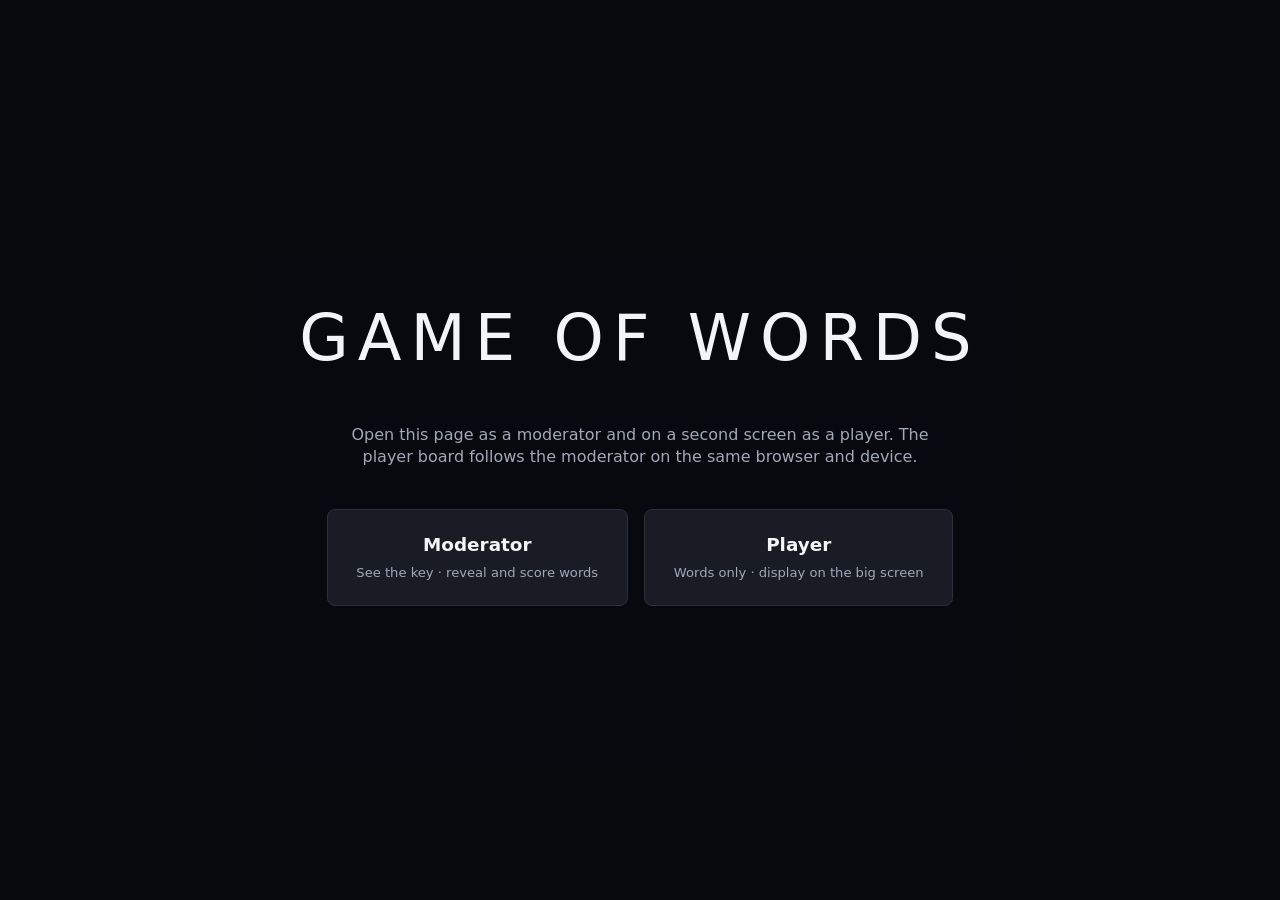
==== index.html @ a4e88883 "Publish Game of Words browser game on GitHub Pages" ====
<!doctype html>
<html lang="en">
<head>
<meta charset="utf-8">
<meta name="viewport" content="width=device-width, initial-scale=1">
<meta name="theme-color" content="#101218">
<title>Game of Words</title>
<style>
:root{color-scheme:dark;--bg:#101218;--panel:#191c25;--line:#2a2f3d;--ink:#f2f4f8;--dim:#a1a8b7;--t1:#f0a500;--t2:#3fa9dd;--assassin:#d64545;--neutral:#828a98}
*{box-sizing:border-box}html,body{height:100%;margin:0}body{background:var(--bg);color:var(--ink);font:16px/1.4 system-ui,-apple-system,"Segoe UI",sans-serif}button,select{font:inherit;color:inherit;background:var(--panel);border:1px solid var(--line);border-radius:8px;padding:.65rem .9rem}button{cursor:pointer}button:hover,select:hover{border-color:var(--t2)}button:focus-visible,select:focus-visible{outline:3px solid var(--t2);outline-offset:2px}[hidden]{display:none!important}.overlay{position:fixed;inset:0;z-index:5;display:flex;flex-direction:column;justify-content:center;align-items:center;gap:1.5rem;padding:1.5rem;background:#080a0ef2;text-align:center}.overlay h1{font-size:clamp(2rem,6vw,4rem);font-weight:300;letter-spacing:.14em;text-transform:uppercase;margin:0}.overlay p{max-width:38rem;color:var(--dim)}.choices{display:flex;gap:1rem;flex-wrap:wrap;justify-content:center}.choice{min-width:13rem;padding:1.4rem 1.8rem;font-weight:700;font-size:1.15rem}.choice small{display:block;color:var(--dim);font-size:.82rem;font-weight:400;margin-top:.4rem}.app{height:100%;display:flex;flex-direction:column}header{display:flex;align-items:center;gap:1rem;padding:.65rem 1rem;border-bottom:1px solid var(--line)}.team{display:flex;align-items:baseline;gap:.65rem;padding:.25rem .7rem;border:1px solid transparent;border-radius:8px;min-width:8rem}.team .label{font-size:.75rem;letter-spacing:.1em;text-transform:uppercase;color:var(--dim)}.score{font-size:clamp(1.6rem,4vh,2.7rem);font-weight:750;font-variant-numeric:tabular-nums}.t1 .score{color:var(--t1)}.t2 .score{color:var(--t2)}#team2{margin-left:auto;justify-content:flex-end}.team.won{border-color:currentColor}.mid{flex:1;text-align:center;min-width:0}#status{font-size:clamp(.85rem,2vh,1.15rem);color:var(--dim)}#status.alert{color:#ff7373;font-weight:700}#target{font-size:.72rem;color:var(--dim);letter-spacing:.08em}main{flex:1;min-height:0;display:grid;grid-template-columns:repeat(5,minmax(0,1fr));grid-template-rows:repeat(5,minmax(0,1fr));gap:clamp(4px,1vw,10px);padding:clamp(5px,1.2vw,12px)}.cell{position:relative;display:flex;align-items:center;justify-content:center;overflow:hidden;padding:.3rem;border:1px solid var(--line);border-radius:10px;background:var(--panel);color:var(--ink);text-align:center;font-size:clamp(.78rem,min(2.5vw,4.7vh),2.5rem);font-weight:650;line-height:1.12;overflow-wrap:anywhere;user-select:none}.word{display:block}.len-m .word{font-size:.82em}.len-l .word{font-size:.66em}.len-xl .word{font-size:.52em}.moderator .cell{cursor:pointer}.moderator .cell:not(.revealed):hover{transform:translateY(-2px);border-color:#fff}.moderator .cell.k-t1{background:#4a3a10;border-color:var(--t1);color:#ffdf9a}.moderator .cell.k-t2{background:#12384d;border-color:var(--t2);color:#bfe6fb}.moderator .cell.k-a{background:#4d1717;border-color:var(--assassin);color:#ffc7c7}.moderator .cell.k-n{background:#23262f;color:#c3c8d2}.cell.revealed{font-weight:750}.cell.revealed.k-t1{background:var(--t1);color:#221900}.cell.revealed.k-t2{background:var(--t2);color:#04202e}.cell.revealed.k-a{background:var(--assassin);color:#2a0505}.cell.revealed.k-n{background:var(--neutral);color:#15181d}.moderator .cell.revealed{opacity:.55}.cell.revealed .word{text-decoration:line-through;text-decoration-thickness:2px}.tag{position:absolute;top:.25rem;left:.35rem;font-size:.55rem;letter-spacing:.08em;text-transform:uppercase}.player .tag{display:none}footer{display:flex;align-items:center;gap:.55rem;flex-wrap:wrap;padding:.6rem 1rem;border-top:1px solid var(--line)}footer label,.hint{font-size:.75rem;color:var(--dim)}select{min-width:12rem}.primary{background:var(--t2);border-color:var(--t2);color:#04202e;font-weight:750}.spacer{flex:1}.modalbox{max-width:34rem;padding:2rem;border:1px solid var(--assassin);border-radius:14px;background:var(--panel)}.modalbox h2{color:#ff7373;letter-spacing:.12em;text-transform:uppercase}.modalbox p{color:var(--dim)}.team-pick{min-width:8rem}.team-pick:first-child{border-color:var(--t1);color:var(--t1)}.team-pick:last-child{border-color:var(--t2);color:var(--t2)}@media(max-width:600px){header{gap:.3rem;padding:.4rem}.team{min-width:0;gap:.35rem;padding:.2rem}.team .label{font-size:.58rem}.score{font-size:1.35rem}#status{font-size:.78rem}footer{padding:.4rem;gap:.35rem}footer button,footer select{padding:.5rem;font-size:.78rem}select{min-width:8rem}.hint{font-size:.65rem}}
</style>
</head>
<body class="player">
<section id="chooser" class="overlay">
  <h1>Game of Words</h1>
  <p>Open this page as a moderator and on a second screen as a player. The player board follows the moderator on the same browser and device.</p>
  <div class="choices"><button class="choice" data-role="moderator">Moderator<small>See the key · reveal and score words</small></button><button class="choice" data-role="player">Player<small>Words only · display on the big screen</small></button></div>
</section>
<div id="app" class="app" hidden>
  <header>
    <div id="team1" class="team t1"><span class="label">Team 1</span><span id="s1" class="score">0</span></div>
    <div class="mid"><div id="status" aria-live="polite">&nbsp;</div><div id="target"></div></div>
    <div id="team2" class="team t2"><span class="label">Team 2</span><span id="s2" class="score">0</span></div>
  </header>
  <main id="grid" aria-label="Game board"></main>
  <footer id="controls" hidden>
    <label for="listSel">Word list</label><select id="listSel"></select>
    <button class="primary" id="newGame">New game</button><button id="openPlayer">Open player screen</button>
    <span class="spacer"></span><span id="remaining" class="hint"></span>
  </footer>
</div>
<section id="assassinModal" class="overlay" hidden>
  <div class="modalbox"><h2>Assassin</h2><p>Which team is playing? That team loses 20 points and the winning target drops to 80.</p><div class="choices"><button class="team-pick" data-team="1">Team 1</button><button class="team-pick" data-team="2">Team 2</button></div></div>
</section>
<script>
'use strict';
const LISTS={
  'Classic Words':['Reputation','Hotel','Candy','Holiday','Botany','Question','Throat','Consideration','Thatcher','Involvement','Support','Valley','Ref','Corporation','Cousin','Church','Structure','Joe','Talk','Status','Phone','Writing','League','Personality','Method','Exchange','Ship','Inquiry','Steak','Rock','Water','Post','Location','Act','Son','Attack','TV','Danger','Major','Uncle','Sex','Chance','Funeral','Knowledge','Play','Sky','Opposition','Passage','Choice','Relief','University','Nation','Hair','Cap','Cover','Mistake','Nose','Medicine','Committee','Kitchen','Secretary','Hunger','Woman','Cost','Murder','Town','Justice','Specialist','Year','Programme','Place','Profession','Life','Highway','Jane','Pile','Psychology','Market','Manufacturer','Relaxation','China','Training','Strategy','Recording','Clothes','Assistant','Interpretation','Object','Notion','Design','Orange','Smile','Owner','Council','Office','Neck','Negotiation','Metal','Level','Apple','Survey','Earth','Potato','Film','Restaurant','Issue','Step','Population','Audience','Notice','Credit','Bag','Property','Association','Afternoon','Steel','Coffee','Animal','Speaker','Opinion','Faith','Industry','Baseball','Guitar','Happiness','Software','Cause','Mother','Meal','Effort','Noise','Award','Drawer','Island','Plan','News','Heat','Hat','Size','Mirror','Book','Health','Order','House','Doctor','Brain','Food','Father','Homework','Golf','Body','Conference','Army','War','Speech','Community','Tennis','Game','Floor','Butterfly','Work','Board','Factory','Value','Bridge','South','Sea','Agent','Tree','Acid','Space','Cell','Hand','Trouble','Silver','Speed','Leader','Winner','Accident','Luck','Train','Reason','Budget','Paper','Palace','Desk','Gun','Night','Room','Star','Milk','Internet','Gift','Movement','Subject','Document','Village','Expert','Travel','Abuse','Right','Truth','Track','Weekend','Fruit','People','Bishop','Money','Exam','Role','Radio','Lady','Rule','Leg','East','Identity','Number','Finance','Classroom','Help','Ball','Shop','Football','Horse','Movie','End','God','Network','Story','Gold','Beans','Birth','Job','Garden','Business','Japan','Wedding','Cow','Bear','Bus','Computer','Fish','Music','Breath','Screen','Culture','Country','Painting','Physics','Religion','Drug','Child','Driver','Breakfast','Material','Autumn','Policy','Bill','Diamond','Bank','Voice','Poetry','Snow','City','Benefit','Hour','Sugar','Project','Feature','Treatment','Flight','Dress','Study','Mountain','Pain','Bathroom','Debate','Request','Month','Time','Courage','Hill','Weather','Oil','Career','Beauty','Target','Basket','Piano','Machine','Bird','Supply','Address','Road','Love','Station','Chicken','Risk','Crime','Mouse','Meaning','Fall','Event','Memory','Skin','Journey','Trade','Energy','Model','Standard','Shirt','Wood','Education','Teacher','Chemistry','Field','Cat','Action','Egg','Honey','Balance','Age','Interest','Student','Home','Rain','Wall','Goal','Tea','Door','Library','Power','Law','Decision','World','Farm','Distance','Research','Vehicle','Captain','Friend','Fire','Soup','Battle','King','Family','Song','Math','Sport','Land','Piece','Table','Building','Nature','Editor','Text','Point','Chair','Kindness','Bread','Car','Hospital','Art','Day','Deer','Service','Lake','Communication','Victory','Dog','Drawing','Season','Baby','Telephone','Process','Summer','Key','Museum','Vote','Region','Sister','Salt','Employee','Patient','Trend','History','Prison','Safety','Map','Club','Letter','Writer','Pattern','Bottle','System','Friendship','Brother','Advice','Wealth','Air','Author','Reader','Light','Environment','Security','Meat','Capital','Garbage','Dentist','Queen','Article','Adult','School','Pizza','Plant','Beach','Chocolate','Sleep','Gate','President','Forest','Engine','Marriage','Theatre','Currency'],
  'Animals':['Elephant','Tiger','Dolphin','Penguin','Giraffe','Kangaroo','Octopus','Falcon','Panda','Rhino','Cheetah','Walrus','Otter','Beaver','Hedgehog','Flamingo','Peacock','Crocodile','Tortoise','Chameleon','Squirrel','Raccoon','Buffalo','Camel','Leopard','Jaguar','Gorilla','Chimpanzee','Koala','Platypus','Armadillo','Porcupine','Ferret','Weasel','Badger','Moose','Reindeer','Antelope','Zebra','Hippo','Lobster','Jellyfish','Seahorse','Stingray','Barracuda','Piranha','Salmon','Trout','Anchovy','Swordfish','Vulture','Pelican','Ostrich','Woodpecker','Hummingbird','Sparrow','Magpie','Nightingale','Cuckoo','Pigeon','Parrot','Canary','Owl','Eagle','Hawk','Swan','Duckling','Rooster','Donkey','Llama','Alpaca','Bison','Lynx','Mongoose','Meerkat','Wombat','Dingo','Hyena','Jackal','Panther','Cobra','Python','Viper','Gecko','Iguana','Newt','Salamander','Toad','Snail','Scorpion','Tarantula','Beetle','Dragonfly','Butterfly','Grasshopper','Cricket','Termite','Caterpillar','Mantis','Firefly'],
  'Food and Drink':['Pizza','Noodle','Pancake','Waffle','Omelette','Sandwich','Burger','Taco','Burrito','Dumpling','Sushi','Risotto','Lasagne','Curry','Biryani','Samosa','Falafel','Hummus','Guacamole','Salsa','Pesto','Mustard','Ketchup','Vinegar','Cinnamon','Nutmeg','Paprika','Saffron','Turmeric','Ginger','Garlic','Chilli','Pepper','Basil','Parsley','Coriander','Rosemary','Oregano','Almond','Cashew','Walnut','Pistachio','Hazelnut','Coconut','Mango','Papaya','Pineapple','Avocado','Blueberry','Raspberry','Cranberry','Pomegranate','Apricot','Nectarine','Watermelon','Pumpkin','Zucchini','Aubergine','Broccoli','Cauliflower','Asparagus','Artichoke','Spinach','Lettuce','Cucumber','Radish','Beetroot','Turnip','Parsnip','Lentil','Chickpea','Quinoa','Barley','Oatmeal','Pastry','Croissant','Baguette','Pretzel','Doughnut','Brownie','Cheesecake','Custard','Pudding','Sorbet','Caramel','Toffee','Marshmallow','Chocolate','Espresso','Cappuccino','Smoothie','Lemonade','Cider','Yoghurt','Cheddar','Mozzarella','Parmesan'],
  'Technology':['Keyboard','Monitor','Router','Firewall','Database','Server','Laptop','Tablet','Printer','Scanner','Webcam','Microphone','Speaker','Processor','Memory','Storage','Backup','Password','Encryption','Algorithm','Software','Hardware','Network','Bandwidth','Download','Upload','Browser','Website','Domain','Protocol','Interface','Terminal','Compiler','Debugger','Repository','Version','Deployment','Container','Cluster','Cloud','Satellite','Antenna','Bluetooth','Wireless','Charger','Battery','Circuit','Transistor','Semiconductor','Robot','Drone','Sensor','Automation','Simulation','Analytics','Dashboard','Spreadsheet','Presentation','Document','Folder','Shortcut','Clipboard','Cursor','Scrollbar','Toolbar','Notification','Subscription','Streaming','Podcast','Bookmark','Hyperlink','Emoji','Avatar','Profile','Timeline','Messaging','Videocall','Headset','Projector','Whiteboard','Barcode','Hologram','Biometric','Fingerprint','Blockchain','Cryptocurrency','Firmware','Kernel','Cache','Bugfix','Patch','Prototype','Blueprint','Gadget','Widget','Console','Joystick','Bitrate','Codec'],
  'Sports and Games':['Cricket','Football','Tennis','Badminton','Hockey','Basketball','Volleyball','Baseball','Rugby','Golf','Boxing','Wrestling','Archery','Fencing','Cycling','Swimming','Diving','Rowing','Sailing','Surfing','Skating','Skiing','Snowboard','Marathon','Sprint','Hurdles','Javelin','Discus','Shotput','Gymnastics','Trampoline','Weightlifting','Karate','Judo','Taekwondo','Kickboxing','Chess','Checkers','Backgammon','Dominoes','Scrabble','Monopoly','Sudoku','Crossword','Jigsaw','Bingo','Darts','Snooker','Billiards','Bowling','Curling','Polo','Squash','Handball','Netball','Softball','Lacrosse','Triathlon','Decathlon','Pentathlon','Referee','Umpire','Stadium','Dugout','Bleachers','Scoreboard','Trophy','Medal','Podium','Championship','Tournament','Playoff','Penalty','Offside','Foul','Tackle','Dribble','Volley','Backhand','Forehand','Serve','Rally','Innings','Wicket','Bowler','Batsman','Fielder','Goalkeeper','Striker','Midfield','Defender','Coach','Captain','Substitute','Timeout','Halftime','Overtime','Whistle','Jersey','Helmet'],
  'Movies and TV':['Director','Producer','Screenplay','Storyboard','Rehearsal','Audition','Casting','Costume','Makeup','Lighting','Camera','Closeup','Montage','Flashback','Sequel','Prequel','Trilogy','Blockbuster','Premiere','Boxoffice','Trailer','Teaser','Soundtrack','Subtitle','Dubbing','Animation','Documentary','Thriller','Comedy','Romance','Western','Musical','Sitcom','Miniseries','Episode','Season','Finale','Cliffhanger','Spinoff','Reboot','Cameo','Stuntman','Protagonist','Villain','Sidekick','Narrator','Dialogue','Monologue','Scene','Backdrop','Wardrobe','Greenroom','Studio','Backlot','Cinema','Multiplex','Popcorn','Intermission','Matinee','Critic','Review','Rating','Award','Nomination','Oscar','Grammy','Emmy','Festival','Redcarpet','Paparazzi','Celebrity','Fandom','Binge','Streaming','Channel','Broadcast','Newsreader','Anchor','Weatherman','Gameshow','Quizmaster','Contestant','Reality','Talkshow','Interview','Sketch','Standup','Puppet','Cartoon','Superhero','Detective','Spy','Heist','Chase','Suspense','Twist','Ending']
};
const STORE_KEY='gow.state.v1', COMPOSITION=[...'t1'.repeat(0)];
const COUNTS={t1:10,t2:10,a:1,n:4}, POINTS=10, PENALTY=20;
let role='player',state=null,pending=-1;
function shuffle(items){const a=items.slice();for(let i=a.length-1;i>0;i--){const j=Math.floor(Math.random()*(i+1));[a[i],a[j]]=[a[j],a[i]]}return a}
function pickWords(words){const pool=shuffle([...new Set(words.map(w=>w.trim()).filter(Boolean))]);if(pool.length<25)throw Error('Each word list needs at least 25 unique words.');return pool.slice(0,25)}
function newState(index){const names=Object.keys(LISTS),owners=[];Object.entries(COUNTS).forEach(([kind,count])=>{for(let i=0;i<count;i++)owners.push(kind)});return{listIndex:index,listName:names[index],words:pickWords(LISTS[names[index]]),owners:shuffle(owners),revealed:Array(25).fill(false),s1:0,s2:0,won1:false,won2:false,target:100,message:'',stamp:Date.now()}}
function save(){state.stamp=Date.now();try{localStorage.setItem(STORE_KEY,JSON.stringify(state))}catch(e){statusMessage('Could not save game state in this browser.')}render()}
function statusMessage(text){const el=document.getElementById('status');if(el)el.textContent=text}
function valid(s){return s&&Array.isArray(s.words)&&s.words.length===25&&Array.isArray(s.owners)&&s.owners.length===25&&Array.isArray(s.revealed)&&s.revealed.length===25}
function load(){try{const s=JSON.parse(localStorage.getItem(STORE_KEY));if(!valid(s))return false;state=s;return true}catch(e){return false}}
function locked(){return !!(state&&(state.won1||state.won2||state.revealed.some(Boolean)))}
function award(team,points){const key=team===1?'s1':'s2',won=team===1?'won1':'won2';if(!state[won]){state[key]+=points;if(state[key]>=state.target)state[won]=true}}
function reveal(i,team){if(!state||state.revealed[i]||state.won1||state.won2)return;const owner=state.owners[i];if(owner==='a'&&team==null){pending=i;document.getElementById('assassinModal').hidden=false;return}state.revealed[i]=true;if(owner==='t1'){award(1,POINTS);state.message=''}else if(owner==='t2'){award(2,POINTS);state.message=''}else if(owner==='n'){state.message='Neutral word — no score.'}else{if(team===1)state.s1-=PENALTY;else state.s2-=PENALTY;state.target=80;state.message=`Assassin hit by Team ${team}. Minus ${PENALTY}. Target is now ${state.target}.`;if(state.s1>=state.target)state.won1=true;if(state.s2>=state.target)state.won2=true}save()}
function render(){if(!state)return;const grid=document.getElementById('grid');if(grid.children.length!==25){grid.replaceChildren();for(let i=0;i<25;i++){const c=document.createElement('button');c.type='button';c.className='cell';c.dataset.i=i;c.setAttribute('aria-label',`Word ${i+1}`);const tag=document.createElement('span');tag.className='tag';const word=document.createElement('span');word.className='word';c.append(tag,word);grid.append(c)}}const labels={t1:'Team 1',t2:'Team 2',a:'Assassin',n:'Neutral'};for(let i=0;i<25;i++){const c=grid.children[i],owner=state.owners[i],shown=role==='moderator'||state.revealed[i],word=state.words[i];c.className='cell'+(shown?' k-'+owner:'')+(state.revealed[i]?' revealed':'')+(word.length>20?' len-xl':word.length>14?' len-l':word.length>9?' len-m':'');c.querySelector('.word').textContent=word;c.querySelector('.tag').textContent=role==='moderator'?labels[owner]:'';c.disabled=role!=='moderator'||!!(state.won1||state.won2)||state.revealed[i];c.setAttribute('aria-label',role==='moderator'?`${word}, ${labels[owner]}${state.revealed[i]?', revealed':''}`:state.revealed[i]?`${word}, revealed`:`Word ${i+1}`)}document.getElementById('s1').textContent=state.won1?'WON':state.s1;document.getElementById('s2').textContent=state.won2?'WON':state.s2;document.getElementById('team1').classList.toggle('won',state.won1);document.getElementById('team2').classList.toggle('won',state.won2);const status=document.getElementById('status');status.textContent=state.won1||state.won2?(state.won1&&state.won2?'Both teams reached the target.':`Team ${state.won1?'1':'2'} wins.`):state.message||' ';status.className=state.message.startsWith('Assassin')||state.won1||state.won2?'alert':'';document.getElementById('target').textContent=`${state.listName} · target ${state.target}`;if(role==='moderator'){const sel=document.getElementById('listSel');sel.value=String(state.listIndex);sel.disabled=locked();document.getElementById('remaining').textContent=`${state.revealed.filter(r=>!r).length} of 25 words left${locked()&&!state.won1&&!state.won2?' · list locked during play':''}`}}
function start(which){role=which;document.body.className=role;document.getElementById('chooser').hidden=true;document.getElementById('app').hidden=false;document.getElementById('controls').hidden=role!=='moderator';if(role==='moderator'){const sel=document.getElementById('listSel');sel.replaceChildren(...Object.keys(LISTS).map((name,i)=>{const o=document.createElement('option');o.value=i;o.textContent=`${name} (${LISTS[name].length} words)`;return o}));if(!load())state=newState(0);sel.value=String(state.listIndex);save()}else{if(!load())state=newState(0);render()}let last=state.stamp;window.addEventListener('storage',e=>{if(e.key===STORE_KEY&&load())render()});setInterval(()=>{try{const s=JSON.parse(localStorage.getItem(STORE_KEY));if(valid(s)&&s.stamp!==last){last=s.stamp;if(role==='player'){state=s;render()}}}catch(e){}},500)}
document.querySelectorAll('#chooser [data-role]').forEach(b=>b.addEventListener('click',()=>{location.hash=b.dataset.role;start(b.dataset.role)}));document.getElementById('grid').addEventListener('click',e=>{if(role!=='moderator')return;const cell=e.target.closest('.cell');if(cell)reveal(Number(cell.dataset.i),null)});document.getElementById('newGame').addEventListener('click',()=>{state=newState(Number(document.getElementById('listSel').value));save()});document.getElementById('listSel').addEventListener('change',function(){if(locked()){render();return}state=newState(Number(this.value));save()});document.getElementById('openPlayer').addEventListener('click',()=>window.open(location.href.split('#')[0]+'#player','gowPlayer'));document.querySelectorAll('#assassinModal [data-team]').forEach(b=>b.addEventListener('click',()=>{document.getElementById('assassinModal').hidden=true;const i=pending;pending=-1;if(i>=0)reveal(i,Number(b.dataset.team))}));const hash=location.hash.slice(1).toLowerCase();if(hash==='moderator'||hash==='player')start(hash);
</script>
</body>
</html>
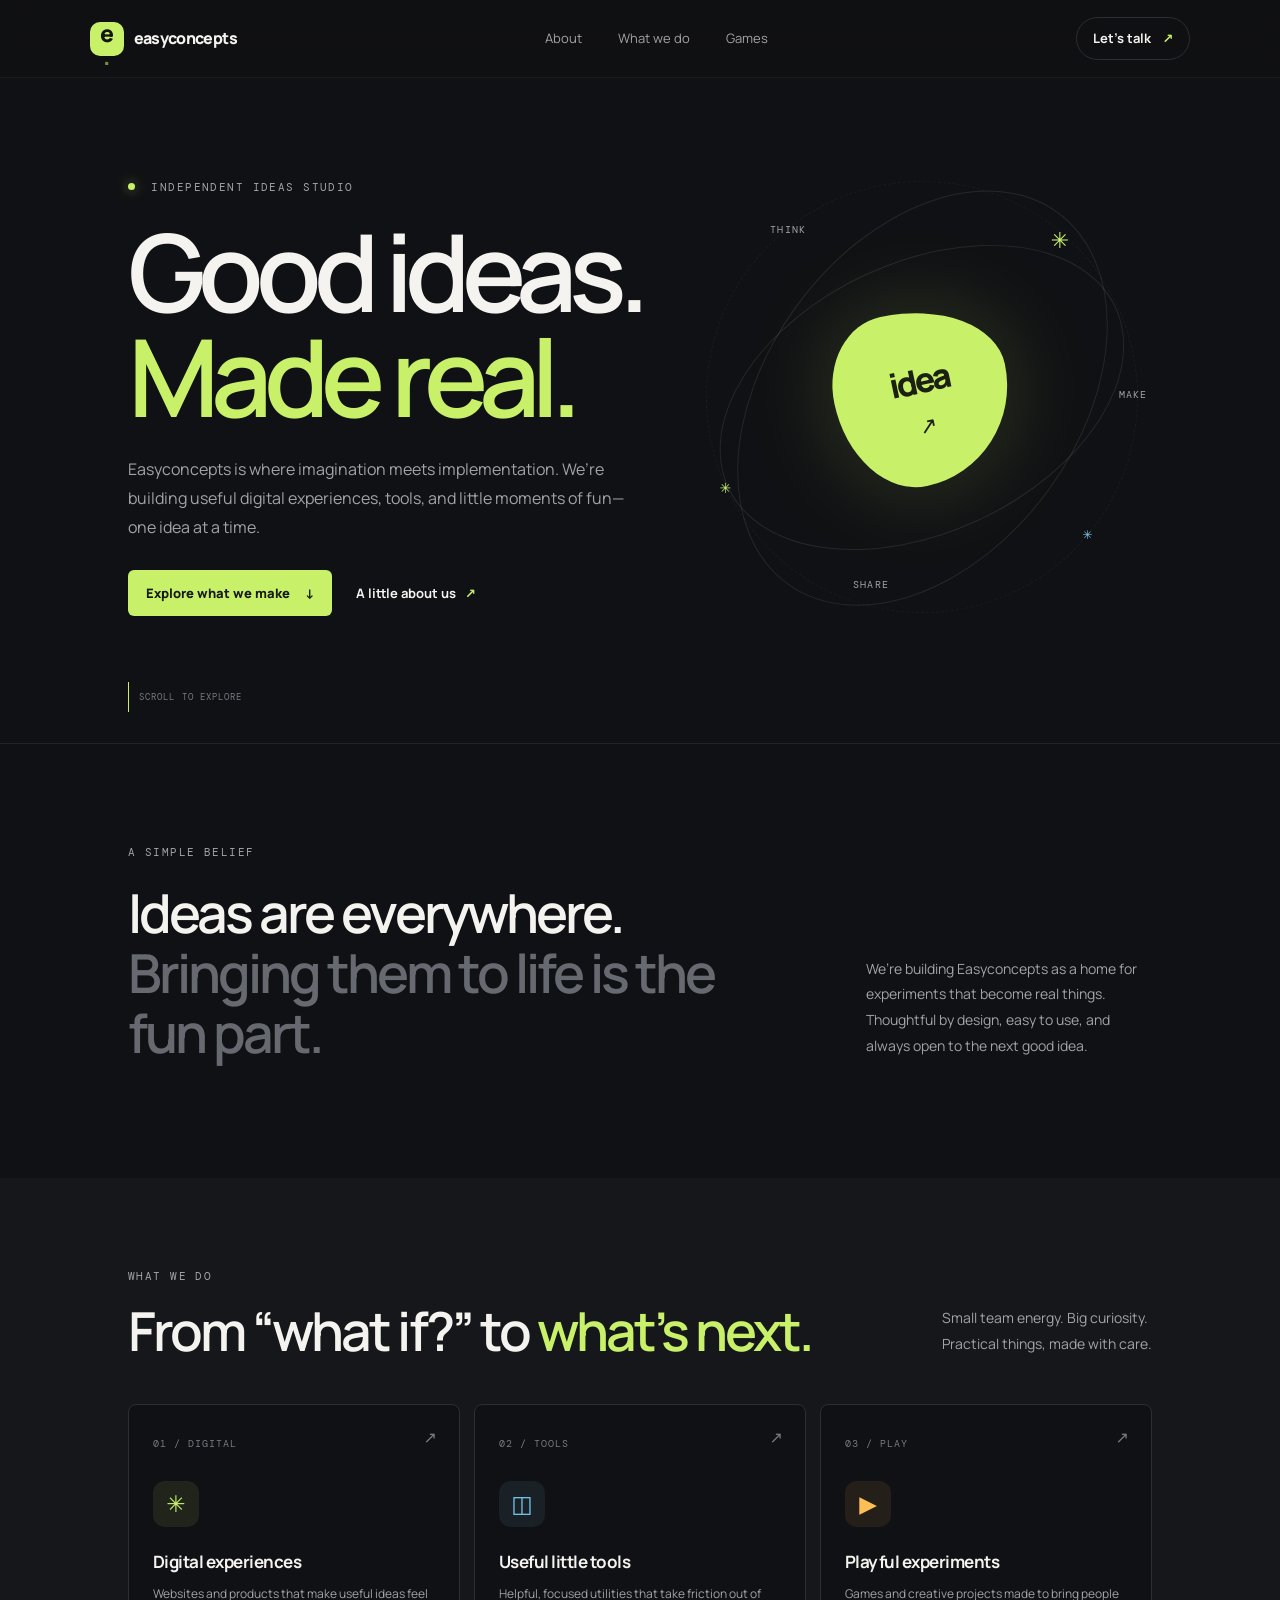
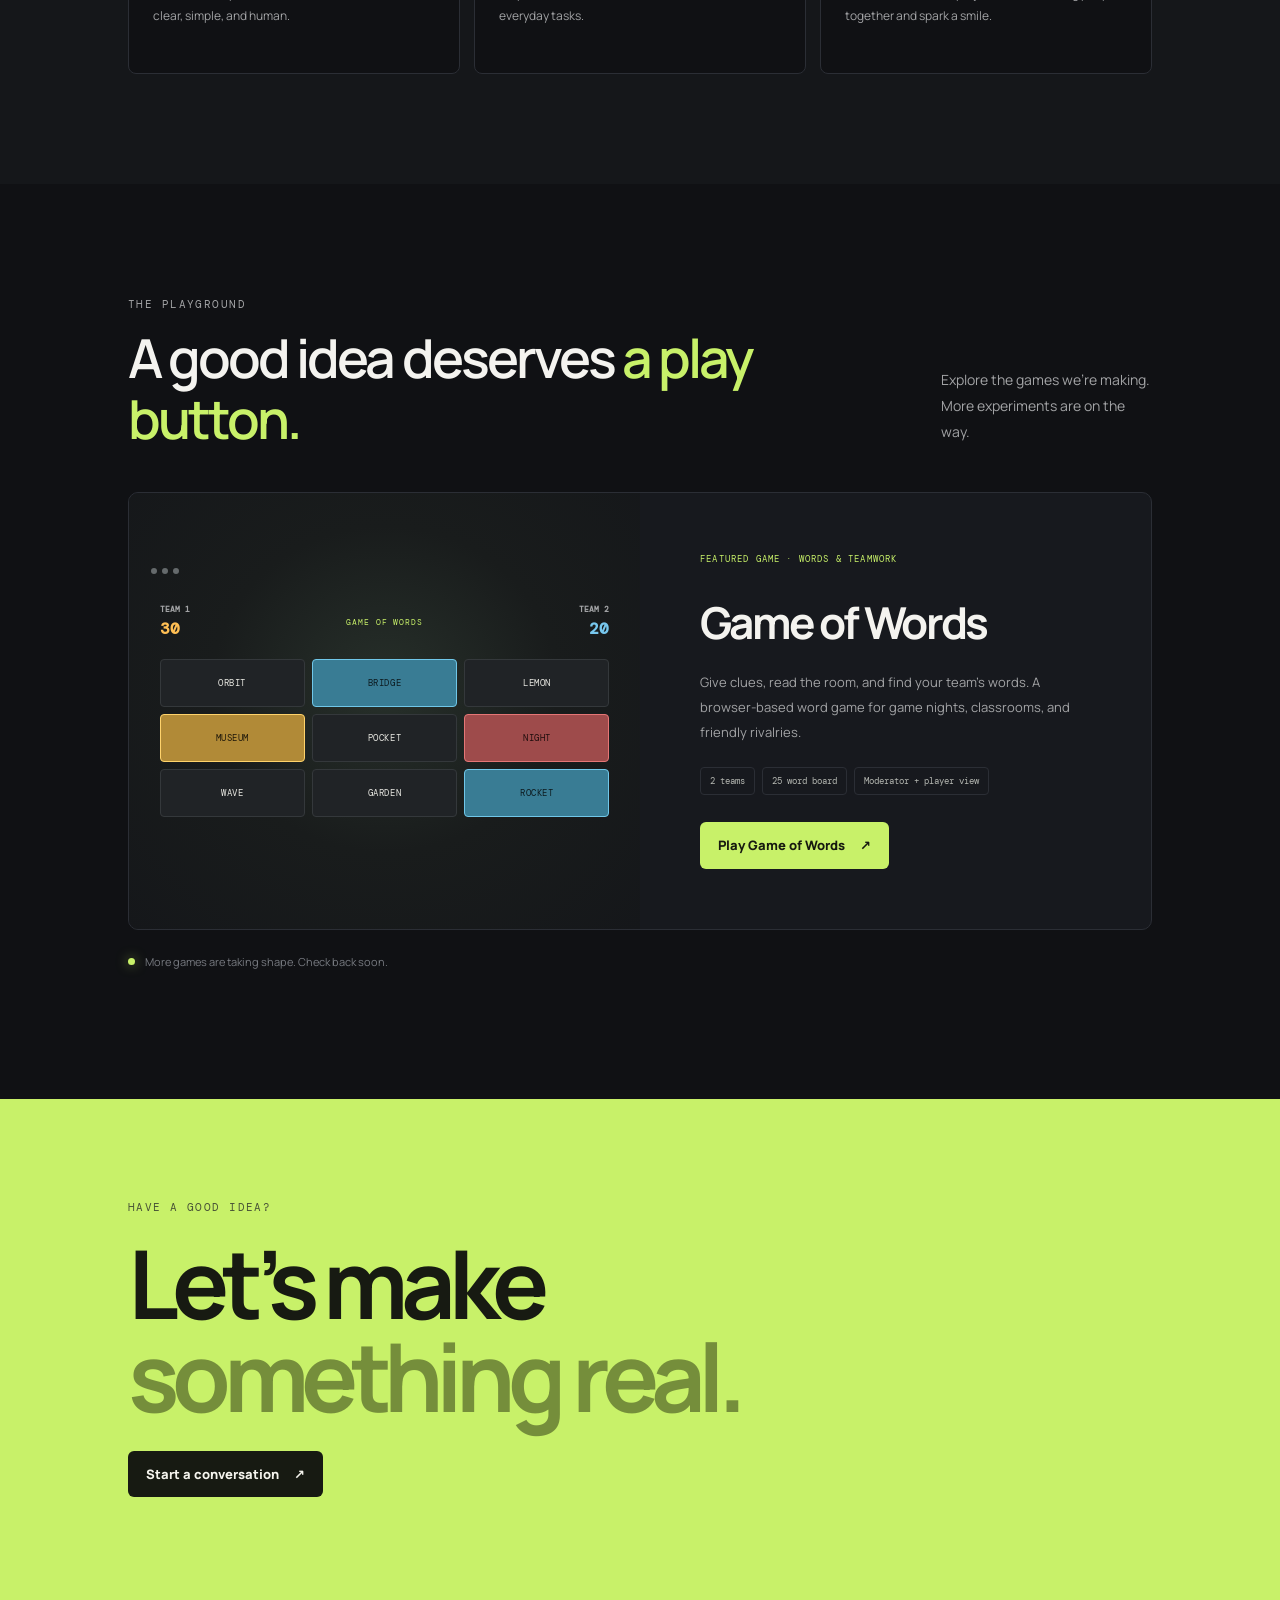
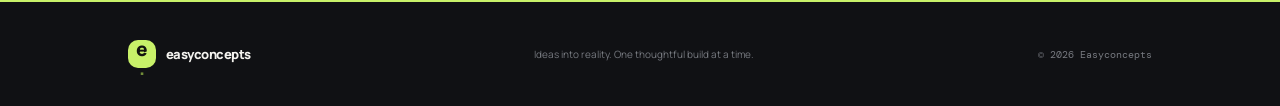
==== commit 64532632: "Create modular Easyconcepts website and Games section" ====
--- a/index.html
+++ b/index.html
@@ -1,63 +1,69 @@
 <!doctype html>
 <html lang="en">
 <head>
-<meta charset="utf-8">
-<meta name="viewport" content="width=device-width, initial-scale=1">
-<meta name="theme-color" content="#101218">
-<title>Game of Words</title>
-<style>
-:root{color-scheme:dark;--bg:#101218;--panel:#191c25;--line:#2a2f3d;--ink:#f2f4f8;--dim:#a1a8b7;--t1:#f0a500;--t2:#3fa9dd;--assassin:#d64545;--neutral:#828a98}
-*{box-sizing:border-box}html,body{height:100%;margin:0}body{background:var(--bg);color:var(--ink);font:16px/1.4 system-ui,-apple-system,"Segoe UI",sans-serif}button,select{font:inherit;color:inherit;background:var(--panel);border:1px solid var(--line);border-radius:8px;padding:.65rem .9rem}button{cursor:pointer}button:hover,select:hover{border-color:var(--t2)}button:focus-visible,select:focus-visible{outline:3px solid var(--t2);outline-offset:2px}[hidden]{display:none!important}.overlay{position:fixed;inset:0;z-index:5;display:flex;flex-direction:column;justify-content:center;align-items:center;gap:1.5rem;padding:1.5rem;background:#080a0ef2;text-align:center}.overlay h1{font-size:clamp(2rem,6vw,4rem);font-weight:300;letter-spacing:.14em;text-transform:uppercase;margin:0}.overlay p{max-width:38rem;color:var(--dim)}.choices{display:flex;gap:1rem;flex-wrap:wrap;justify-content:center}.choice{min-width:13rem;padding:1.4rem 1.8rem;font-weight:700;font-size:1.15rem}.choice small{display:block;color:var(--dim);font-size:.82rem;font-weight:400;margin-top:.4rem}.app{height:100%;display:flex;flex-direction:column}header{display:flex;align-items:center;gap:1rem;padding:.65rem 1rem;border-bottom:1px solid var(--line)}.team{display:flex;align-items:baseline;gap:.65rem;padding:.25rem .7rem;border:1px solid transparent;border-radius:8px;min-width:8rem}.team .label{font-size:.75rem;letter-spacing:.1em;text-transform:uppercase;color:var(--dim)}.score{font-size:clamp(1.6rem,4vh,2.7rem);font-weight:750;font-variant-numeric:tabular-nums}.t1 .score{color:var(--t1)}.t2 .score{color:var(--t2)}#team2{margin-left:auto;justify-content:flex-end}.team.won{border-color:currentColor}.mid{flex:1;text-align:center;min-width:0}#status{font-size:clamp(.85rem,2vh,1.15rem);color:var(--dim)}#status.alert{color:#ff7373;font-weight:700}#target{font-size:.72rem;color:var(--dim);letter-spacing:.08em}main{flex:1;min-height:0;display:grid;grid-template-columns:repeat(5,minmax(0,1fr));grid-template-rows:repeat(5,minmax(0,1fr));gap:clamp(4px,1vw,10px);padding:clamp(5px,1.2vw,12px)}.cell{position:relative;display:flex;align-items:center;justify-content:center;overflow:hidden;padding:.3rem;border:1px solid var(--line);border-radius:10px;background:var(--panel);color:var(--ink);text-align:center;font-size:clamp(.78rem,min(2.5vw,4.7vh),2.5rem);font-weight:650;line-height:1.12;overflow-wrap:anywhere;user-select:none}.word{display:block}.len-m .word{font-size:.82em}.len-l .word{font-size:.66em}.len-xl .word{font-size:.52em}.moderator .cell{cursor:pointer}.moderator .cell:not(.revealed):hover{transform:translateY(-2px);border-color:#fff}.moderator .cell.k-t1{background:#4a3a10;border-color:var(--t1);color:#ffdf9a}.moderator .cell.k-t2{background:#12384d;border-color:var(--t2);color:#bfe6fb}.moderator .cell.k-a{background:#4d1717;border-color:var(--assassin);color:#ffc7c7}.moderator .cell.k-n{background:#23262f;color:#c3c8d2}.cell.revealed{font-weight:750}.cell.revealed.k-t1{background:var(--t1);color:#221900}.cell.revealed.k-t2{background:var(--t2);color:#04202e}.cell.revealed.k-a{background:var(--assassin);color:#2a0505}.cell.revealed.k-n{background:var(--neutral);color:#15181d}.moderator .cell.revealed{opacity:.55}.cell.revealed .word{text-decoration:line-through;text-decoration-thickness:2px}.tag{position:absolute;top:.25rem;left:.35rem;font-size:.55rem;letter-spacing:.08em;text-transform:uppercase}.player .tag{display:none}footer{display:flex;align-items:center;gap:.55rem;flex-wrap:wrap;padding:.6rem 1rem;border-top:1px solid var(--line)}footer label,.hint{font-size:.75rem;color:var(--dim)}select{min-width:12rem}.primary{background:var(--t2);border-color:var(--t2);color:#04202e;font-weight:750}.spacer{flex:1}.modalbox{max-width:34rem;padding:2rem;border:1px solid var(--assassin);border-radius:14px;background:var(--panel)}.modalbox h2{color:#ff7373;letter-spacing:.12em;text-transform:uppercase}.modalbox p{color:var(--dim)}.team-pick{min-width:8rem}.team-pick:first-child{border-color:var(--t1);color:var(--t1)}.team-pick:last-child{border-color:var(--t2);color:var(--t2)}@media(max-width:600px){header{gap:.3rem;padding:.4rem}.team{min-width:0;gap:.35rem;padding:.2rem}.team .label{font-size:.58rem}.score{font-size:1.35rem}#status{font-size:.78rem}footer{padding:.4rem;gap:.35rem}footer button,footer select{padding:.5rem;font-size:.78rem}select{min-width:8rem}.hint{font-size:.65rem}}
-</style>
+  <meta charset="utf-8">
+  <meta name="viewport" content="width=device-width, initial-scale=1">
+  <meta name="theme-color" content="#101114">
+  <meta name="description" content="Easyconcepts turns good ideas into thoughtful digital experiences, useful tools, and playful things to share.">
+  <title>Easyconcepts — Ideas, made real.</title>
+  <link rel="preconnect" href="https://fonts.googleapis.com">
+  <link rel="preconnect" href="https://fonts.gstatic.com" crossorigin>
+  <link href="https://fonts.googleapis.com/css2?family=DM+Mono:wght@400;500&family=Manrope:wght@400;500;600;700;800&display=swap" rel="stylesheet">
+  <link rel="stylesheet" href="css/styles.css">
 </head>
-<body class="player">
-<section id="chooser" class="overlay">
-  <h1>Game of Words</h1>
-  <p>Open this page as a moderator and on a second screen as a player. The player board follows the moderator on the same browser and device.</p>
-  <div class="choices"><button class="choice" data-role="moderator">Moderator<small>See the key · reveal and score words</small></button><button class="choice" data-role="player">Player<small>Words only · display on the big screen</small></button></div>
-</section>
-<div id="app" class="app" hidden>
-  <header>
-    <div id="team1" class="team t1"><span class="label">Team 1</span><span id="s1" class="score">0</span></div>
-    <div class="mid"><div id="status" aria-live="polite">&nbsp;</div><div id="target"></div></div>
-    <div id="team2" class="team t2"><span class="label">Team 2</span><span id="s2" class="score">0</span></div>
+<body class="site-page">
+  <header class="site-header">
+    <a class="brand" href="#home" aria-label="Easyconcepts home"><span class="brand-mark">e<span>.</span></span><span>easyconcepts</span></a>
+    <nav class="site-nav" aria-label="Main navigation">
+      <a href="#about">About</a><a href="#work">What we do</a><a href="#games">Games</a>
+    </nav>
+    <a class="header-cta" href="mailto:hello@easyconcepts.in">Let’s talk <span aria-hidden="true">↗</span></a>
   </header>
-  <main id="grid" aria-label="Game board"></main>
-  <footer id="controls" hidden>
-    <label for="listSel">Word list</label><select id="listSel"></select>
-    <button class="primary" id="newGame">New game</button><button id="openPlayer">Open player screen</button>
-    <span class="spacer"></span><span id="remaining" class="hint"></span>
-  </footer>
-</div>
-<section id="assassinModal" class="overlay" hidden>
-  <div class="modalbox"><h2>Assassin</h2><p>Which team is playing? That team loses 20 points and the winning target drops to 80.</p><div class="choices"><button class="team-pick" data-team="1">Team 1</button><button class="team-pick" data-team="2">Team 2</button></div></div>
-</section>
-<script>
-'use strict';
-const LISTS={
-  'Classic Words':['Reputation','Hotel','Candy','Holiday','Botany','Question','Throat','Consideration','Thatcher','Involvement','Support','Valley','Ref','Corporation','Cousin','Church','Structure','Joe','Talk','Status','Phone','Writing','League','Personality','Method','Exchange','Ship','Inquiry','Steak','Rock','Water','Post','Location','Act','Son','Attack','TV','Danger','Major','Uncle','Sex','Chance','Funeral','Knowledge','Play','Sky','Opposition','Passage','Choice','Relief','University','Nation','Hair','Cap','Cover','Mistake','Nose','Medicine','Committee','Kitchen','Secretary','Hunger','Woman','Cost','Murder','Town','Justice','Specialist','Year','Programme','Place','Profession','Life','Highway','Jane','Pile','Psychology','Market','Manufacturer','Relaxation','China','Training','Strategy','Recording','Clothes','Assistant','Interpretation','Object','Notion','Design','Orange','Smile','Owner','Council','Office','Neck','Negotiation','Metal','Level','Apple','Survey','Earth','Potato','Film','Restaurant','Issue','Step','Population','Audience','Notice','Credit','Bag','Property','Association','Afternoon','Steel','Coffee','Animal','Speaker','Opinion','Faith','Industry','Baseball','Guitar','Happiness','Software','Cause','Mother','Meal','Effort','Noise','Award','Drawer','Island','Plan','News','Heat','Hat','Size','Mirror','Book','Health','Order','House','Doctor','Brain','Food','Father','Homework','Golf','Body','Conference','Army','War','Speech','Community','Tennis','Game','Floor','Butterfly','Work','Board','Factory','Value','Bridge','South','Sea','Agent','Tree','Acid','Space','Cell','Hand','Trouble','Silver','Speed','Leader','Winner','Accident','Luck','Train','Reason','Budget','Paper','Palace','Desk','Gun','Night','Room','Star','Milk','Internet','Gift','Movement','Subject','Document','Village','Expert','Travel','Abuse','Right','Truth','Track','Weekend','Fruit','People','Bishop','Money','Exam','Role','Radio','Lady','Rule','Leg','East','Identity','Number','Finance','Classroom','Help','Ball','Shop','Football','Horse','Movie','End','God','Network','Story','Gold','Beans','Birth','Job','Garden','Business','Japan','Wedding','Cow','Bear','Bus','Computer','Fish','Music','Breath','Screen','Culture','Country','Painting','Physics','Religion','Drug','Child','Driver','Breakfast','Material','Autumn','Policy','Bill','Diamond','Bank','Voice','Poetry','Snow','City','Benefit','Hour','Sugar','Project','Feature','Treatment','Flight','Dress','Study','Mountain','Pain','Bathroom','Debate','Request','Month','Time','Courage','Hill','Weather','Oil','Career','Beauty','Target','Basket','Piano','Machine','Bird','Supply','Address','Road','Love','Station','Chicken','Risk','Crime','Mouse','Meaning','Fall','Event','Memory','Skin','Journey','Trade','Energy','Model','Standard','Shirt','Wood','Education','Teacher','Chemistry','Field','Cat','Action','Egg','Honey','Balance','Age','Interest','Student','Home','Rain','Wall','Goal','Tea','Door','Library','Power','Law','Decision','World','Farm','Distance','Research','Vehicle','Captain','Friend','Fire','Soup','Battle','King','Family','Song','Math','Sport','Land','Piece','Table','Building','Nature','Editor','Text','Point','Chair','Kindness','Bread','Car','Hospital','Art','Day','Deer','Service','Lake','Communication','Victory','Dog','Drawing','Season','Baby','Telephone','Process','Summer','Key','Museum','Vote','Region','Sister','Salt','Employee','Patient','Trend','History','Prison','Safety','Map','Club','Letter','Writer','Pattern','Bottle','System','Friendship','Brother','Advice','Wealth','Air','Author','Reader','Light','Environment','Security','Meat','Capital','Garbage','Dentist','Queen','Article','Adult','School','Pizza','Plant','Beach','Chocolate','Sleep','Gate','President','Forest','Engine','Marriage','Theatre','Currency'],
-  'Animals':['Elephant','Tiger','Dolphin','Penguin','Giraffe','Kangaroo','Octopus','Falcon','Panda','Rhino','Cheetah','Walrus','Otter','Beaver','Hedgehog','Flamingo','Peacock','Crocodile','Tortoise','Chameleon','Squirrel','Raccoon','Buffalo','Camel','Leopard','Jaguar','Gorilla','Chimpanzee','Koala','Platypus','Armadillo','Porcupine','Ferret','Weasel','Badger','Moose','Reindeer','Antelope','Zebra','Hippo','Lobster','Jellyfish','Seahorse','Stingray','Barracuda','Piranha','Salmon','Trout','Anchovy','Swordfish','Vulture','Pelican','Ostrich','Woodpecker','Hummingbird','Sparrow','Magpie','Nightingale','Cuckoo','Pigeon','Parrot','Canary','Owl','Eagle','Hawk','Swan','Duckling','Rooster','Donkey','Llama','Alpaca','Bison','Lynx','Mongoose','Meerkat','Wombat','Dingo','Hyena','Jackal','Panther','Cobra','Python','Viper','Gecko','Iguana','Newt','Salamander','Toad','Snail','Scorpion','Tarantula','Beetle','Dragonfly','Butterfly','Grasshopper','Cricket','Termite','Caterpillar','Mantis','Firefly'],
-  'Food and Drink':['Pizza','Noodle','Pancake','Waffle','Omelette','Sandwich','Burger','Taco','Burrito','Dumpling','Sushi','Risotto','Lasagne','Curry','Biryani','Samosa','Falafel','Hummus','Guacamole','Salsa','Pesto','Mustard','Ketchup','Vinegar','Cinnamon','Nutmeg','Paprika','Saffron','Turmeric','Ginger','Garlic','Chilli','Pepper','Basil','Parsley','Coriander','Rosemary','Oregano','Almond','Cashew','Walnut','Pistachio','Hazelnut','Coconut','Mango','Papaya','Pineapple','Avocado','Blueberry','Raspberry','Cranberry','Pomegranate','Apricot','Nectarine','Watermelon','Pumpkin','Zucchini','Aubergine','Broccoli','Cauliflower','Asparagus','Artichoke','Spinach','Lettuce','Cucumber','Radish','Beetroot','Turnip','Parsnip','Lentil','Chickpea','Quinoa','Barley','Oatmeal','Pastry','Croissant','Baguette','Pretzel','Doughnut','Brownie','Cheesecake','Custard','Pudding','Sorbet','Caramel','Toffee','Marshmallow','Chocolate','Espresso','Cappuccino','Smoothie','Lemonade','Cider','Yoghurt','Cheddar','Mozzarella','Parmesan'],
-  'Technology':['Keyboard','Monitor','Router','Firewall','Database','Server','Laptop','Tablet','Printer','Scanner','Webcam','Microphone','Speaker','Processor','Memory','Storage','Backup','Password','Encryption','Algorithm','Software','Hardware','Network','Bandwidth','Download','Upload','Browser','Website','Domain','Protocol','Interface','Terminal','Compiler','Debugger','Repository','Version','Deployment','Container','Cluster','Cloud','Satellite','Antenna','Bluetooth','Wireless','Charger','Battery','Circuit','Transistor','Semiconductor','Robot','Drone','Sensor','Automation','Simulation','Analytics','Dashboard','Spreadsheet','Presentation','Document','Folder','Shortcut','Clipboard','Cursor','Scrollbar','Toolbar','Notification','Subscription','Streaming','Podcast','Bookmark','Hyperlink','Emoji','Avatar','Profile','Timeline','Messaging','Videocall','Headset','Projector','Whiteboard','Barcode','Hologram','Biometric','Fingerprint','Blockchain','Cryptocurrency','Firmware','Kernel','Cache','Bugfix','Patch','Prototype','Blueprint','Gadget','Widget','Console','Joystick','Bitrate','Codec'],
-  'Sports and Games':['Cricket','Football','Tennis','Badminton','Hockey','Basketball','Volleyball','Baseball','Rugby','Golf','Boxing','Wrestling','Archery','Fencing','Cycling','Swimming','Diving','Rowing','Sailing','Surfing','Skating','Skiing','Snowboard','Marathon','Sprint','Hurdles','Javelin','Discus','Shotput','Gymnastics','Trampoline','Weightlifting','Karate','Judo','Taekwondo','Kickboxing','Chess','Checkers','Backgammon','Dominoes','Scrabble','Monopoly','Sudoku','Crossword','Jigsaw','Bingo','Darts','Snooker','Billiards','Bowling','Curling','Polo','Squash','Handball','Netball','Softball','Lacrosse','Triathlon','Decathlon','Pentathlon','Referee','Umpire','Stadium','Dugout','Bleachers','Scoreboard','Trophy','Medal','Podium','Championship','Tournament','Playoff','Penalty','Offside','Foul','Tackle','Dribble','Volley','Backhand','Forehand','Serve','Rally','Innings','Wicket','Bowler','Batsman','Fielder','Goalkeeper','Striker','Midfield','Defender','Coach','Captain','Substitute','Timeout','Halftime','Overtime','Whistle','Jersey','Helmet'],
-  'Movies and TV':['Director','Producer','Screenplay','Storyboard','Rehearsal','Audition','Casting','Costume','Makeup','Lighting','Camera','Closeup','Montage','Flashback','Sequel','Prequel','Trilogy','Blockbuster','Premiere','Boxoffice','Trailer','Teaser','Soundtrack','Subtitle','Dubbing','Animation','Documentary','Thriller','Comedy','Romance','Western','Musical','Sitcom','Miniseries','Episode','Season','Finale','Cliffhanger','Spinoff','Reboot','Cameo','Stuntman','Protagonist','Villain','Sidekick','Narrator','Dialogue','Monologue','Scene','Backdrop','Wardrobe','Greenroom','Studio','Backlot','Cinema','Multiplex','Popcorn','Intermission','Matinee','Critic','Review','Rating','Award','Nomination','Oscar','Grammy','Emmy','Festival','Redcarpet','Paparazzi','Celebrity','Fandom','Binge','Streaming','Channel','Broadcast','Newsreader','Anchor','Weatherman','Gameshow','Quizmaster','Contestant','Reality','Talkshow','Interview','Sketch','Standup','Puppet','Cartoon','Superhero','Detective','Spy','Heist','Chase','Suspense','Twist','Ending']
-};
-const STORE_KEY='gow.state.v1', COMPOSITION=[...'t1'.repeat(0)];
-const COUNTS={t1:10,t2:10,a:1,n:4}, POINTS=10, PENALTY=20;
-let role='player',state=null,pending=-1;
-function shuffle(items){const a=items.slice();for(let i=a.length-1;i>0;i--){const j=Math.floor(Math.random()*(i+1));[a[i],a[j]]=[a[j],a[i]]}return a}
-function pickWords(words){const pool=shuffle([...new Set(words.map(w=>w.trim()).filter(Boolean))]);if(pool.length<25)throw Error('Each word list needs at least 25 unique words.');return pool.slice(0,25)}
-function newState(index){const names=Object.keys(LISTS),owners=[];Object.entries(COUNTS).forEach(([kind,count])=>{for(let i=0;i<count;i++)owners.push(kind)});return{listIndex:index,listName:names[index],words:pickWords(LISTS[names[index]]),owners:shuffle(owners),revealed:Array(25).fill(false),s1:0,s2:0,won1:false,won2:false,target:100,message:'',stamp:Date.now()}}
-function save(){state.stamp=Date.now();try{localStorage.setItem(STORE_KEY,JSON.stringify(state))}catch(e){statusMessage('Could not save game state in this browser.')}render()}
-function statusMessage(text){const el=document.getElementById('status');if(el)el.textContent=text}
-function valid(s){return s&&Array.isArray(s.words)&&s.words.length===25&&Array.isArray(s.owners)&&s.owners.length===25&&Array.isArray(s.revealed)&&s.revealed.length===25}
-function load(){try{const s=JSON.parse(localStorage.getItem(STORE_KEY));if(!valid(s))return false;state=s;return true}catch(e){return false}}
-function locked(){return !!(state&&(state.won1||state.won2||state.revealed.some(Boolean)))}
-function award(team,points){const key=team===1?'s1':'s2',won=team===1?'won1':'won2';if(!state[won]){state[key]+=points;if(state[key]>=state.target)state[won]=true}}
-function reveal(i,team){if(!state||state.revealed[i]||state.won1||state.won2)return;const owner=state.owners[i];if(owner==='a'&&team==null){pending=i;document.getElementById('assassinModal').hidden=false;return}state.revealed[i]=true;if(owner==='t1'){award(1,POINTS);state.message=''}else if(owner==='t2'){award(2,POINTS);state.message=''}else if(owner==='n'){state.message='Neutral word — no score.'}else{if(team===1)state.s1-=PENALTY;else state.s2-=PENALTY;state.target=80;state.message=`Assassin hit by Team ${team}. Minus ${PENALTY}. Target is now ${state.target}.`;if(state.s1>=state.target)state.won1=true;if(state.s2>=state.target)state.won2=true}save()}
-function render(){if(!state)return;const grid=document.getElementById('grid');if(grid.children.length!==25){grid.replaceChildren();for(let i=0;i<25;i++){const c=document.createElement('button');c.type='button';c.className='cell';c.dataset.i=i;c.setAttribute('aria-label',`Word ${i+1}`);const tag=document.createElement('span');tag.className='tag';const word=document.createElement('span');word.className='word';c.append(tag,word);grid.append(c)}}const labels={t1:'Team 1',t2:'Team 2',a:'Assassin',n:'Neutral'};for(let i=0;i<25;i++){const c=grid.children[i],owner=state.owners[i],shown=role==='moderator'||state.revealed[i],word=state.words[i];c.className='cell'+(shown?' k-'+owner:'')+(state.revealed[i]?' revealed':'')+(word.length>20?' len-xl':word.length>14?' len-l':word.length>9?' len-m':'');c.querySelector('.word').textContent=word;c.querySelector('.tag').textContent=role==='moderator'?labels[owner]:'';c.disabled=role!=='moderator'||!!(state.won1||state.won2)||state.revealed[i];c.setAttribute('aria-label',role==='moderator'?`${word}, ${labels[owner]}${state.revealed[i]?', revealed':''}`:state.revealed[i]?`${word}, revealed`:`Word ${i+1}`)}document.getElementById('s1').textContent=state.won1?'WON':state.s1;document.getElementById('s2').textContent=state.won2?'WON':state.s2;document.getElementById('team1').classList.toggle('won',state.won1);document.getElementById('team2').classList.toggle('won',state.won2);const status=document.getElementById('status');status.textContent=state.won1||state.won2?(state.won1&&state.won2?'Both teams reached the target.':`Team ${state.won1?'1':'2'} wins.`):state.message||' ';status.className=state.message.startsWith('Assassin')||state.won1||state.won2?'alert':'';document.getElementById('target').textContent=`${state.listName} · target ${state.target}`;if(role==='moderator'){const sel=document.getElementById('listSel');sel.value=String(state.listIndex);sel.disabled=locked();document.getElementById('remaining').textContent=`${state.revealed.filter(r=>!r).length} of 25 words left${locked()&&!state.won1&&!state.won2?' · list locked during play':''}`}}
-function start(which){role=which;document.body.className=role;document.getElementById('chooser').hidden=true;document.getElementById('app').hidden=false;document.getElementById('controls').hidden=role!=='moderator';if(role==='moderator'){const sel=document.getElementById('listSel');sel.replaceChildren(...Object.keys(LISTS).map((name,i)=>{const o=document.createElement('option');o.value=i;o.textContent=`${name} (${LISTS[name].length} words)`;return o}));if(!load())state=newState(0);sel.value=String(state.listIndex);save()}else{if(!load())state=newState(0);render()}let last=state.stamp;window.addEventListener('storage',e=>{if(e.key===STORE_KEY&&load())render()});setInterval(()=>{try{const s=JSON.parse(localStorage.getItem(STORE_KEY));if(valid(s)&&s.stamp!==last){last=s.stamp;if(role==='player'){state=s;render()}}}catch(e){}},500)}
-document.querySelectorAll('#chooser [data-role]').forEach(b=>b.addEventListener('click',()=>{location.hash=b.dataset.role;start(b.dataset.role)}));document.getElementById('grid').addEventListener('click',e=>{if(role!=='moderator')return;const cell=e.target.closest('.cell');if(cell)reveal(Number(cell.dataset.i),null)});document.getElementById('newGame').addEventListener('click',()=>{state=newState(Number(document.getElementById('listSel').value));save()});document.getElementById('listSel').addEventListener('change',function(){if(locked()){render();return}state=newState(Number(this.value));save()});document.getElementById('openPlayer').addEventListener('click',()=>window.open(location.href.split('#')[0]+'#player','gowPlayer'));document.querySelectorAll('#assassinModal [data-team]').forEach(b=>b.addEventListener('click',()=>{document.getElementById('assassinModal').hidden=true;const i=pending;pending=-1;if(i>=0)reveal(i,Number(b.dataset.team))}));const hash=location.hash.slice(1).toLowerCase();if(hash==='moderator'||hash==='player')start(hash);
-</script>
+
+  <main>
+    <section class="hero section-wrap" id="home">
+      <div class="hero-copy">
+        <p class="eyebrow"><span class="status-dot"></span> INDEPENDENT IDEAS STUDIO</p>
+        <h1>Good ideas.<br><span class="accent-text">Made real.</span></h1>
+        <p class="hero-description">Easyconcepts is where imagination meets implementation. We’re building useful digital experiences, tools, and little moments of fun—one idea at a time.</p>
+        <div class="hero-actions"><a class="button button-primary" href="#work">Explore what we make <span aria-hidden="true">↓</span></a><a class="text-link" href="#about">A little about us <span aria-hidden="true">↗</span></a></div>
+      </div>
+      <div class="hero-art" aria-label="Abstract illustration representing an idea coming to life" role="img">
+        <div class="orbit orbit-one"></div><div class="orbit orbit-two"></div><div class="orbit orbit-three"></div>
+        <div class="art-core"><span>idea</span><strong>↗</strong></div>
+        <span class="art-label label-one">THINK</span><span class="art-label label-two">MAKE</span><span class="art-label label-three">SHARE</span>
+        <span class="art-star star-one">✳</span><span class="art-star star-two">✳</span><span class="art-star star-three">✳</span>
+      </div>
+      <a class="scroll-note" href="#about"><span></span> SCROLL TO EXPLORE</a>
+    </section>
+
+    <section class="intro-section section-wrap" id="about">
+      <p class="eyebrow">A SIMPLE BELIEF</p>
+      <div class="intro-grid"><h2>Ideas are everywhere.<br><span class="muted-text">Bringing them to life is the fun part.</span></h2><p>We’re building Easyconcepts as a home for experiments that become real things. Thoughtful by design, easy to use, and always open to the next good idea.</p></div>
+    </section>
+
+    <section class="work-section section-wrap" id="work">
+      <div class="section-heading"><div><p class="eyebrow">WHAT WE DO</p><h2>From “what if?” to <span class="accent-text">what’s next.</span></h2></div><p>Small team energy. Big curiosity.<br>Practical things, made with care.</p></div>
+      <div class="work-grid">
+        <article class="work-card"><span class="card-index">01 / DIGITAL</span><div class="work-icon icon-spark">✳</div><h3>Digital experiences</h3><p>Websites and products that make useful ideas feel clear, simple, and human.</p><span class="card-arrow" aria-hidden="true">↗</span></article>
+        <article class="work-card"><span class="card-index">02 / TOOLS</span><div class="work-icon icon-shape">◫</div><h3>Useful little tools</h3><p>Helpful, focused utilities that take friction out of everyday tasks.</p><span class="card-arrow" aria-hidden="true">↗</span></article>
+        <article class="work-card"><span class="card-index">03 / PLAY</span><div class="work-icon icon-play">▶</div><h3>Playful experiments</h3><p>Games and creative projects made to bring people together and spark a smile.</p><span class="card-arrow" aria-hidden="true">↗</span></article>
+      </div>
+    </section>
+
+    <section class="games-section section-wrap" id="games">
+      <div class="section-heading"><div><p class="eyebrow">THE PLAYGROUND</p><h2>A good idea deserves <span class="accent-text">a play button.</span></h2></div><p>Explore the games we’re making.<br>More experiments are on the way.</p></div>
+      <article class="game-feature">
+        <div class="game-preview" aria-hidden="true"><div class="preview-top"><span></span><span></span><span></span></div><div class="preview-score"><b>TEAM 1 <strong>30</strong></b><i>GAME OF WORDS</i><b>TEAM 2 <strong>20</strong></b></div><div class="preview-grid"><span>ORBIT</span><span class="tile-blue">BRIDGE</span><span>LEMON</span><span class="tile-gold">MUSEUM</span><span>POCKET</span><span class="tile-red">NIGHT</span><span>WAVE</span><span>GARDEN</span><span class="tile-blue">ROCKET</span></div></div>
+        <div class="game-info"><p class="eyebrow">FEATURED GAME · WORDS &amp; TEAMWORK</p><h3>Game of Words</h3><p>Give clues, read the room, and find your team’s words. A browser-based word game for game nights, classrooms, and friendly rivalries.</p><div class="game-tags"><span>2 teams</span><span>25 word board</span><span>Moderator + player view</span></div><a class="button button-primary" href="games/codewords/">Play Game of Words <span aria-hidden="true">↗</span></a></div>
+      </article>
+      <p class="coming-soon"><span class="status-dot"></span> More games are taking shape. Check back soon.</p>
+    </section>
+
+    <section class="contact-section section-wrap"><p class="eyebrow">HAVE A GOOD IDEA?</p><h2>Let’s make<br><span class="accent-text">something real.</span></h2><a class="button button-light" href="mailto:hello@easyconcepts.in">Start a conversation <span aria-hidden="true">↗</span></a></section>
+  </main>
+
+  <footer class="site-footer"><a class="brand" href="#home"><span class="brand-mark">e<span>.</span></span><span>easyconcepts</span></a><p>Ideas into reality. One thoughtful build at a time.</p><span>© <span id="year"></span> Easyconcepts</span></footer>
+  <script>document.getElementById('year').textContent=new Date().getFullYear();</script>
 </body>
 </html>
--- a/css/styles.css
+++ b/css/styles.css
@@ -0,0 +1,4 @@
+@import url('https://fonts.googleapis.com/css2?family=DM+Mono:wght@400;500&family=Manrope:wght@400;500;600;700;800&display=swap');
+:root{color-scheme:dark;--bg:#101114;--panel:#17191e;--panel-2:#1d2026;--line:#2b2e35;--ink:#f4f3ef;--muted:#a2a3a5;--dim:#777a80;--lime:#c8f169;--blue:#77c7ed;--gold:#ffbf54;--red:#f17878;--mono:'DM Mono',monospace;--sans:'Manrope',system-ui,sans-serif}
+*{box-sizing:border-box}html{scroll-behavior:smooth;scroll-padding-top:90px}body{margin:0;background:var(--bg);color:var(--ink);font-family:var(--sans);font-size:16px;line-height:1.55}a{color:inherit;text-decoration:none}button,select{font:inherit}::selection{background:var(--lime);color:#101114}.site-header{height:78px;padding:0 clamp(20px,7vw,112px);display:flex;align-items:center;justify-content:space-between;border-bottom:1px solid #ffffff0d;position:sticky;top:0;z-index:10;background:#101114eF;backdrop-filter:blur(16px)}.brand{display:inline-flex;align-items:center;gap:10px;font-weight:800;letter-spacing:-.04em}.brand-mark{display:grid;place-items:center;width:34px;height:34px;border-radius:10px;background:var(--lime);color:#12140f;font-size:23px;line-height:1;font-weight:800}.brand-mark span{color:#718c38}.site-nav{display:flex;gap:36px;font-size:13px;color:var(--muted)}.site-nav a:hover,.text-link:hover{color:var(--lime)}.header-cta{font-size:13px;font-weight:700;border:1px solid var(--line);border-radius:100px;padding:10px 16px}.header-cta span{color:var(--lime);margin-left:8px}.section-wrap{padding-left:clamp(22px,10vw,160px);padding-right:clamp(22px,10vw,160px)}.hero{min-height:665px;display:grid;grid-template-columns:1.1fr .9fr;align-items:center;position:relative;padding-top:74px;padding-bottom:100px;overflow:hidden}.eyebrow{font:11px/1.5 var(--mono);letter-spacing:.13em;color:var(--muted);margin:0 0 22px}.status-dot{display:inline-block;width:7px;height:7px;border-radius:50%;background:var(--lime);box-shadow:0 0 12px #c8f16988;margin-right:8px;vertical-align:1px}.hero h1{font-size:clamp(56px,8.4vw,112px);line-height:.98;letter-spacing:-.075em;margin:0;font-weight:600}.accent-text{color:var(--lime)}.hero-description{max-width:510px;margin:27px 0 28px;color:var(--muted);font-size:16px;line-height:1.8}.hero-actions{display:flex;align-items:center;gap:24px}.button{display:inline-flex;align-items:center;gap:15px;padding:13px 18px;border-radius:6px;font-size:13px;font-weight:800;transition:transform .2s,background .2s}.button:hover{transform:translateY(-2px)}.button-primary{background:var(--lime);color:#16190f}.button-primary:hover{background:#d7ff83}.text-link{font-size:13px;font-weight:700}.text-link span{color:var(--lime);margin-left:6px}.hero-art{width:min(39vw,460px);aspect-ratio:1;justify-self:end;position:relative;display:grid;place-items:center}.orbit{position:absolute;border:1px solid #ffffff17;border-radius:50%;transform:rotate(-25deg)}.orbit-one{width:93%;height:59%}.orbit-two{width:68%;height:100%;transform:rotate(36deg)}.orbit-three{width:94%;height:94%;border-style:dashed;opacity:.5}.art-core{width:38%;aspect-ratio:1;border-radius:36% 64% 58% 42% / 43% 41% 59% 57%;background:var(--lime);color:#1b2012;display:flex;flex-direction:column;justify-content:center;align-items:center;transform:rotate(-12deg);box-shadow:0 0 90px #c8f16930}.art-core span{font-size:clamp(20px,3vw,34px);font-weight:800;letter-spacing:-.08em}.art-core strong{font:22px var(--mono);margin-top:5px}.art-label{position:absolute;font:10px var(--mono);letter-spacing:.12em;color:var(--muted)}.label-one{top:12%;left:17%}.label-two{right:1%;top:48%}.label-three{bottom:8%;left:35%}.art-star{position:absolute;color:var(--lime);font-size:22px}.star-one{right:18%;top:12%}.star-two{left:6%;bottom:28%;font-size:14px}.star-three{right:13%;bottom:18%;font-size:12px;color:var(--blue)}.scroll-note{position:absolute;bottom:31px;left:clamp(22px,10vw,160px);font:9px var(--mono);letter-spacing:.12em;color:var(--dim);display:flex;align-items:center;gap:10px}.scroll-note span{height:30px;width:1px;background:var(--lime)}.intro-section{border-top:1px solid #ffffff12;padding-top:100px;padding-bottom:115px}.intro-grid{display:grid;grid-template-columns:1.4fr .6fr;gap:70px;align-items:end}.intro-grid h2,.section-heading h2{font-size:clamp(32px,4.2vw,55px);line-height:1.12;letter-spacing:-.055em;font-weight:600;margin:0}.muted-text{color:#666a70}.intro-grid>p,.section-heading>p{color:var(--muted);font-size:14px;line-height:1.85;margin:0 0 4px;max-width:360px}.work-section{padding-top:90px;padding-bottom:110px;background:#15171a}.section-heading{display:flex;align-items:end;justify-content:space-between;gap:30px;margin-bottom:43px}.section-heading .eyebrow{margin-bottom:16px}.work-grid{display:grid;grid-template-columns:repeat(3,1fr);gap:14px}.work-card{position:relative;min-height:270px;padding:24px;border:1px solid var(--line);background:var(--bg);border-radius:8px;transition:border-color .2s,transform .2s}.work-card:hover{border-color:#c8f16970;transform:translateY(-4px)}.card-index{font:10px var(--mono);letter-spacing:.1em;color:var(--dim)}.work-icon{width:46px;height:46px;border-radius:12px;display:grid;place-items:center;margin-top:27px;font-size:23px}.icon-spark{color:var(--lime);background:#c8f16915}.icon-shape{color:var(--blue);background:#77c7ed15}.icon-play{color:var(--gold);background:#ffbf5415}.work-card h3{margin:22px 0 8px;font-size:17px;letter-spacing:-.03em}.work-card p{max-width:290px;margin:0;color:var(--muted);font-size:12px;line-height:1.8}.card-arrow{position:absolute;right:22px;top:20px;color:var(--dim)}.games-section{padding-top:112px;padding-bottom:118px}.game-feature{display:grid;grid-template-columns:1fr 1fr;border:1px solid var(--line);border-radius:10px;overflow:hidden;background:var(--panel)}.game-preview{min-height:340px;padding:22px;background:radial-gradient(ellipse at 50% 45%,#27302a 0%,#191c1c 48%,#15171a 100%);display:flex;flex-direction:column;justify-content:center;gap:20px}.preview-top{position:absolute;align-self:flex-start;display:flex;gap:5px;transform:translateY(-140px)}.preview-top span{width:6px;height:6px;border-radius:50%;background:#656a6c}.preview-score{display:flex;justify-content:space-between;align-items:center;max-width:450px;width:100%;margin:auto auto 0;font:8px var(--mono);color:var(--muted)}.preview-score b{display:flex;flex-direction:column;gap:4px}.preview-score b:first-child strong{color:var(--gold);font-size:16px}.preview-score b:last-child{text-align:right}.preview-score b:last-child strong{color:var(--blue);font-size:16px}.preview-score i{font-style:normal;color:var(--lime);letter-spacing:.12em}.preview-grid{display:grid;grid-template-columns:repeat(3,1fr);gap:7px;max-width:450px;width:100%;margin:0 auto auto}.preview-grid span{min-height:48px;display:grid;place-items:center;border:1px solid #34383b;border-radius:4px;background:#202326;color:#e8e8e2;font:9px var(--mono);letter-spacing:.06em}.preview-grid .tile-blue{background:#397c94;color:#0d1b20;border-color:#70c7e9}.preview-grid .tile-gold{background:#b18a37;color:#20190b;border-color:#ffd36b}.preview-grid .tile-red{background:#9e4b4b;color:#210e0e;border-color:#e57676}.game-info{padding:clamp(28px,5vw,60px);align-self:center}.game-info .eyebrow{font-size:9px;color:var(--lime)}.game-info h3{font-size:clamp(30px,4vw,44px);letter-spacing:-.06em;margin:0 0 14px}.game-info>p:not(.eyebrow){color:var(--muted);font-size:13px;line-height:1.9;max-width:430px}.game-tags{display:flex;gap:7px;flex-wrap:wrap;margin:23px 0 27px}.game-tags span{font:9px var(--mono);color:#b4b7b1;padding:7px 9px;border:1px solid var(--line);border-radius:4px}.coming-soon{margin-top:23px;color:var(--dim);font-size:11px}.contact-section{padding-top:100px;padding-bottom:105px;background:var(--lime);color:#171a12}.contact-section .eyebrow{color:#485237}.contact-section h2{font-size:clamp(52px,8vw,95px);line-height:.98;letter-spacing:-.075em;margin:0 0 28px}.contact-section .accent-text{color:#758e3b}.button-light{background:#171a12;color:#f5f4ed}.button-light:hover{background:#303625}.site-footer{min-height:104px;padding:22px clamp(22px,10vw,160px);display:flex;align-items:center;justify-content:space-between;gap:20px;color:var(--dim);font-size:10px}.site-footer .brand{color:var(--ink);font-size:13px}.site-footer .brand-mark{width:28px;height:28px;font-size:19px}.site-footer p{margin:0}.site-footer>span{font-family:var(--mono)}
+@media(max-width:800px){.hero{min-height:auto;grid-template-columns:1fr;padding-top:90px;padding-bottom:105px}.hero-art{position:absolute;width:43vw;right:4vw;top:100px;opacity:.58;z-index:-1}.hero-copy{max-width:590px}.hero-description{max-width:440px}.intro-grid{grid-template-columns:1fr;gap:22px}.intro-grid>p{max-width:530px}.work-grid{grid-template-columns:1fr}.work-card{min-height:220px}.work-icon{margin-top:20px}.game-feature{grid-template-columns:1fr}.game-preview{min-height:300px}.section-heading{align-items:flex-start;flex-direction:column}.section-heading>p br{display:none}}@media(max-width:560px){.site-header{height:66px;padding:0 18px}.site-nav{gap:14px;font-size:11px}.site-nav a:nth-child(2){display:none}.brand{gap:7px;font-size:13px}.brand-mark{width:29px;height:29px;font-size:20px}.header-cta{font-size:11px;padding:8px 11px}.hero{padding-top:78px}.hero h1{font-size:clamp(58px,15vw,80px)}.hero-art{width:57vw;right:-5vw;top:110px;opacity:.32}.hero-description{font-size:14px;max-width:95%}.hero-actions{gap:16px;flex-wrap:wrap}.button{font-size:11px}.text-link{font-size:11px}.intro-section,.work-section,.games-section{padding-top:75px;padding-bottom:80px}.intro-grid h2,.section-heading h2{font-size:34px}.work-card{min-height:220px}.game-preview{min-height:260px}.preview-grid span{min-height:40px;font-size:8px}.preview-score{font-size:7px}.game-info{padding:28px 22px}.contact-section{padding-top:75px;padding-bottom:80px}.contact-section h2{font-size:64px}.site-footer{align-items:flex-start;flex-direction:column;padding:25px 22px;gap:12px}.scroll-note{left:22px}}
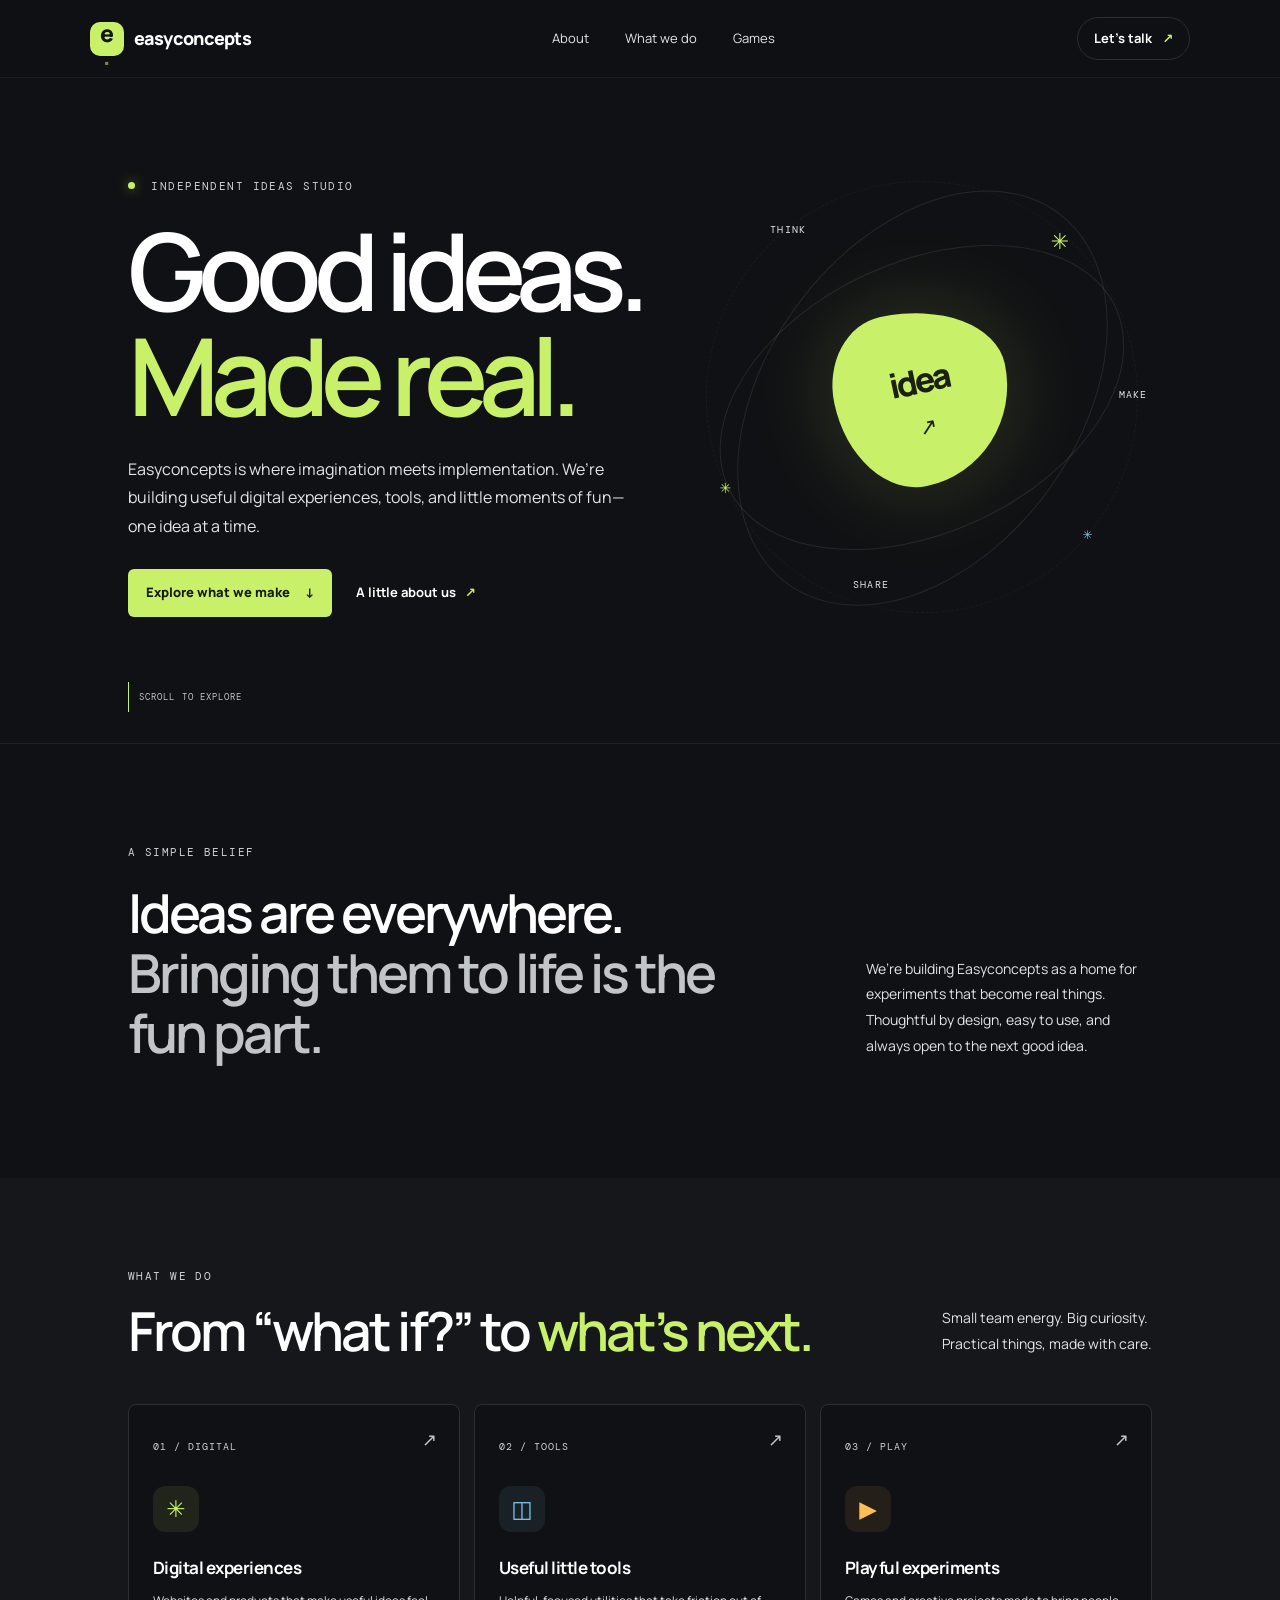
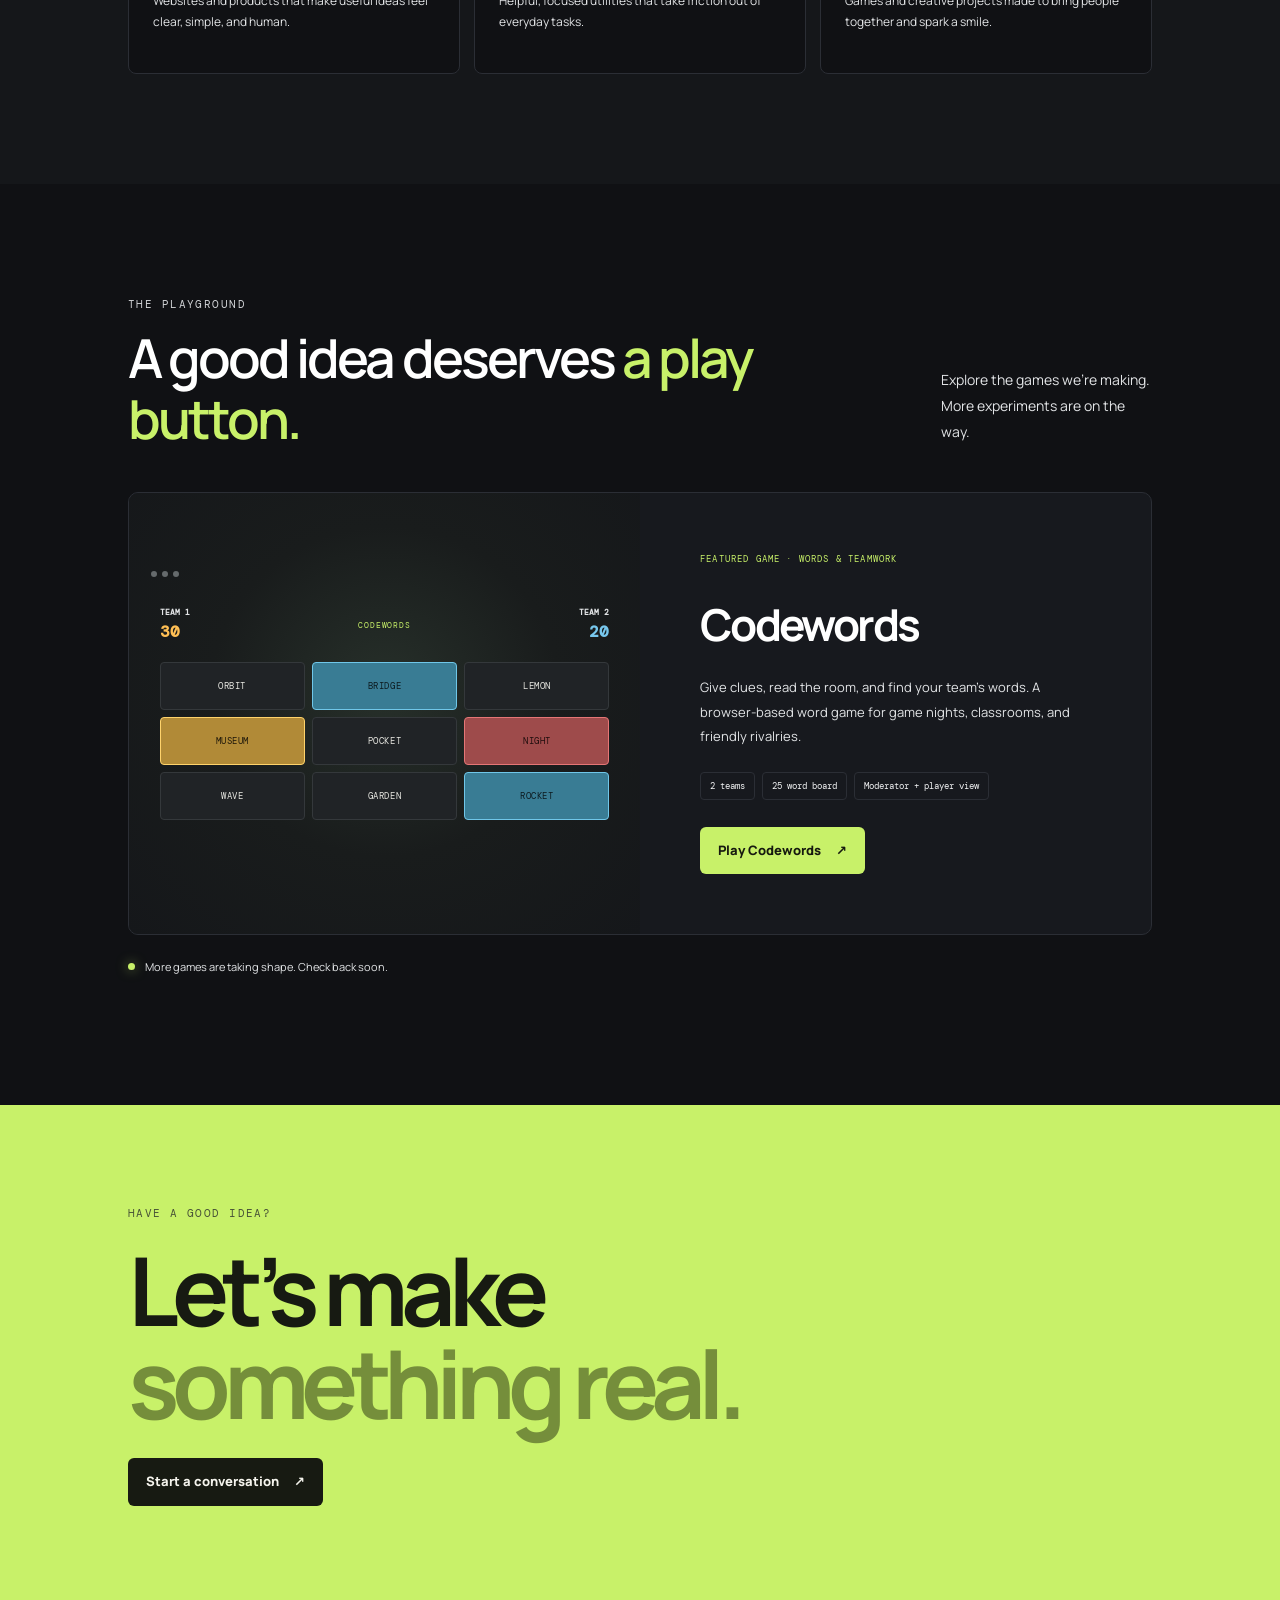
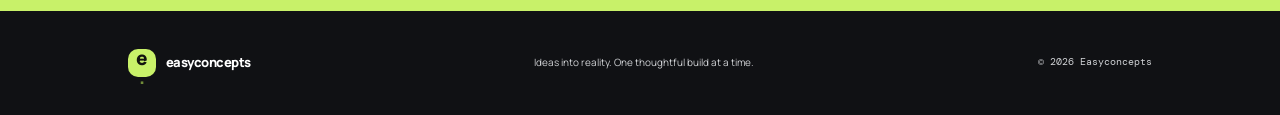
==== commit f030ed5e: "Rename game to Codewords and improve high-contrast readability" ====
--- a/index.html
+++ b/index.html
@@ -10,6 +10,7 @@
   <link rel="preconnect" href="https://fonts.gstatic.com" crossorigin>
   <link href="https://fonts.googleapis.com/css2?family=DM+Mono:wght@400;500&family=Manrope:wght@400;500;600;700;800&display=swap" rel="stylesheet">
   <link rel="stylesheet" href="css/styles.css">
+  <link rel="stylesheet" href="css/readability.css">
 </head>
 <body class="site-page">
   <header class="site-header">
@@ -54,8 +55,8 @@
     <section class="games-section section-wrap" id="games">
       <div class="section-heading"><div><p class="eyebrow">THE PLAYGROUND</p><h2>A good idea deserves <span class="accent-text">a play button.</span></h2></div><p>Explore the games we’re making.<br>More experiments are on the way.</p></div>
       <article class="game-feature">
-        <div class="game-preview" aria-hidden="true"><div class="preview-top"><span></span><span></span><span></span></div><div class="preview-score"><b>TEAM 1 <strong>30</strong></b><i>GAME OF WORDS</i><b>TEAM 2 <strong>20</strong></b></div><div class="preview-grid"><span>ORBIT</span><span class="tile-blue">BRIDGE</span><span>LEMON</span><span class="tile-gold">MUSEUM</span><span>POCKET</span><span class="tile-red">NIGHT</span><span>WAVE</span><span>GARDEN</span><span class="tile-blue">ROCKET</span></div></div>
-        <div class="game-info"><p class="eyebrow">FEATURED GAME · WORDS &amp; TEAMWORK</p><h3>Game of Words</h3><p>Give clues, read the room, and find your team’s words. A browser-based word game for game nights, classrooms, and friendly rivalries.</p><div class="game-tags"><span>2 teams</span><span>25 word board</span><span>Moderator + player view</span></div><a class="button button-primary" href="games/codewords/">Play Game of Words <span aria-hidden="true">↗</span></a></div>
+        <div class="game-preview" aria-hidden="true"><div class="preview-top"><span></span><span></span><span></span></div><div class="preview-score"><b>TEAM 1 <strong>30</strong></b><i>CODEWORDS</i><b>TEAM 2 <strong>20</strong></b></div><div class="preview-grid"><span>ORBIT</span><span class="tile-blue">BRIDGE</span><span>LEMON</span><span class="tile-gold">MUSEUM</span><span>POCKET</span><span class="tile-red">NIGHT</span><span>WAVE</span><span>GARDEN</span><span class="tile-blue">ROCKET</span></div></div>
+        <div class="game-info"><p class="eyebrow">FEATURED GAME · WORDS &amp; TEAMWORK</p><h3>Codewords</h3><p>Give clues, read the room, and find your team’s words. A browser-based word game for game nights, classrooms, and friendly rivalries.</p><div class="game-tags"><span>2 teams</span><span>25 word board</span><span>Moderator + player view</span></div><a class="button button-primary" href="games/codewords/">Play Codewords <span aria-hidden="true">↗</span></a></div>
       </article>
       <p class="coming-soon"><span class="status-dot"></span> More games are taking shape. Check back soon.</p>
     </section>
--- a/css/readability.css
+++ b/css/readability.css
@@ -0,0 +1,10 @@
+/* Stronger contrast and more comfortable reading sizes for the Easyconcepts site. */
+:root{--ink:#fff;--muted:#e2e4e6;--dim:#c1c4c8}
+body{font-size:18px;line-height:1.65;color:#fff}
+.site-nav,.hero-description,.intro-grid>p,.section-heading>p,.work-card p,.game-info>p:not(.eyebrow),.coming-soon{color:#e2e4e6}
+.eyebrow,.card-index,.site-footer{color:#d0d2d5}
+.site-header{background:rgba(16,17,20,.96)}
+.work-card h3,.game-info h3{color:#fff}
+.game-tags span{color:#f2f3f4}
+.muted-text{color:#c1c4c8}
+@media(max-width:560px){body{font-size:17px}}
